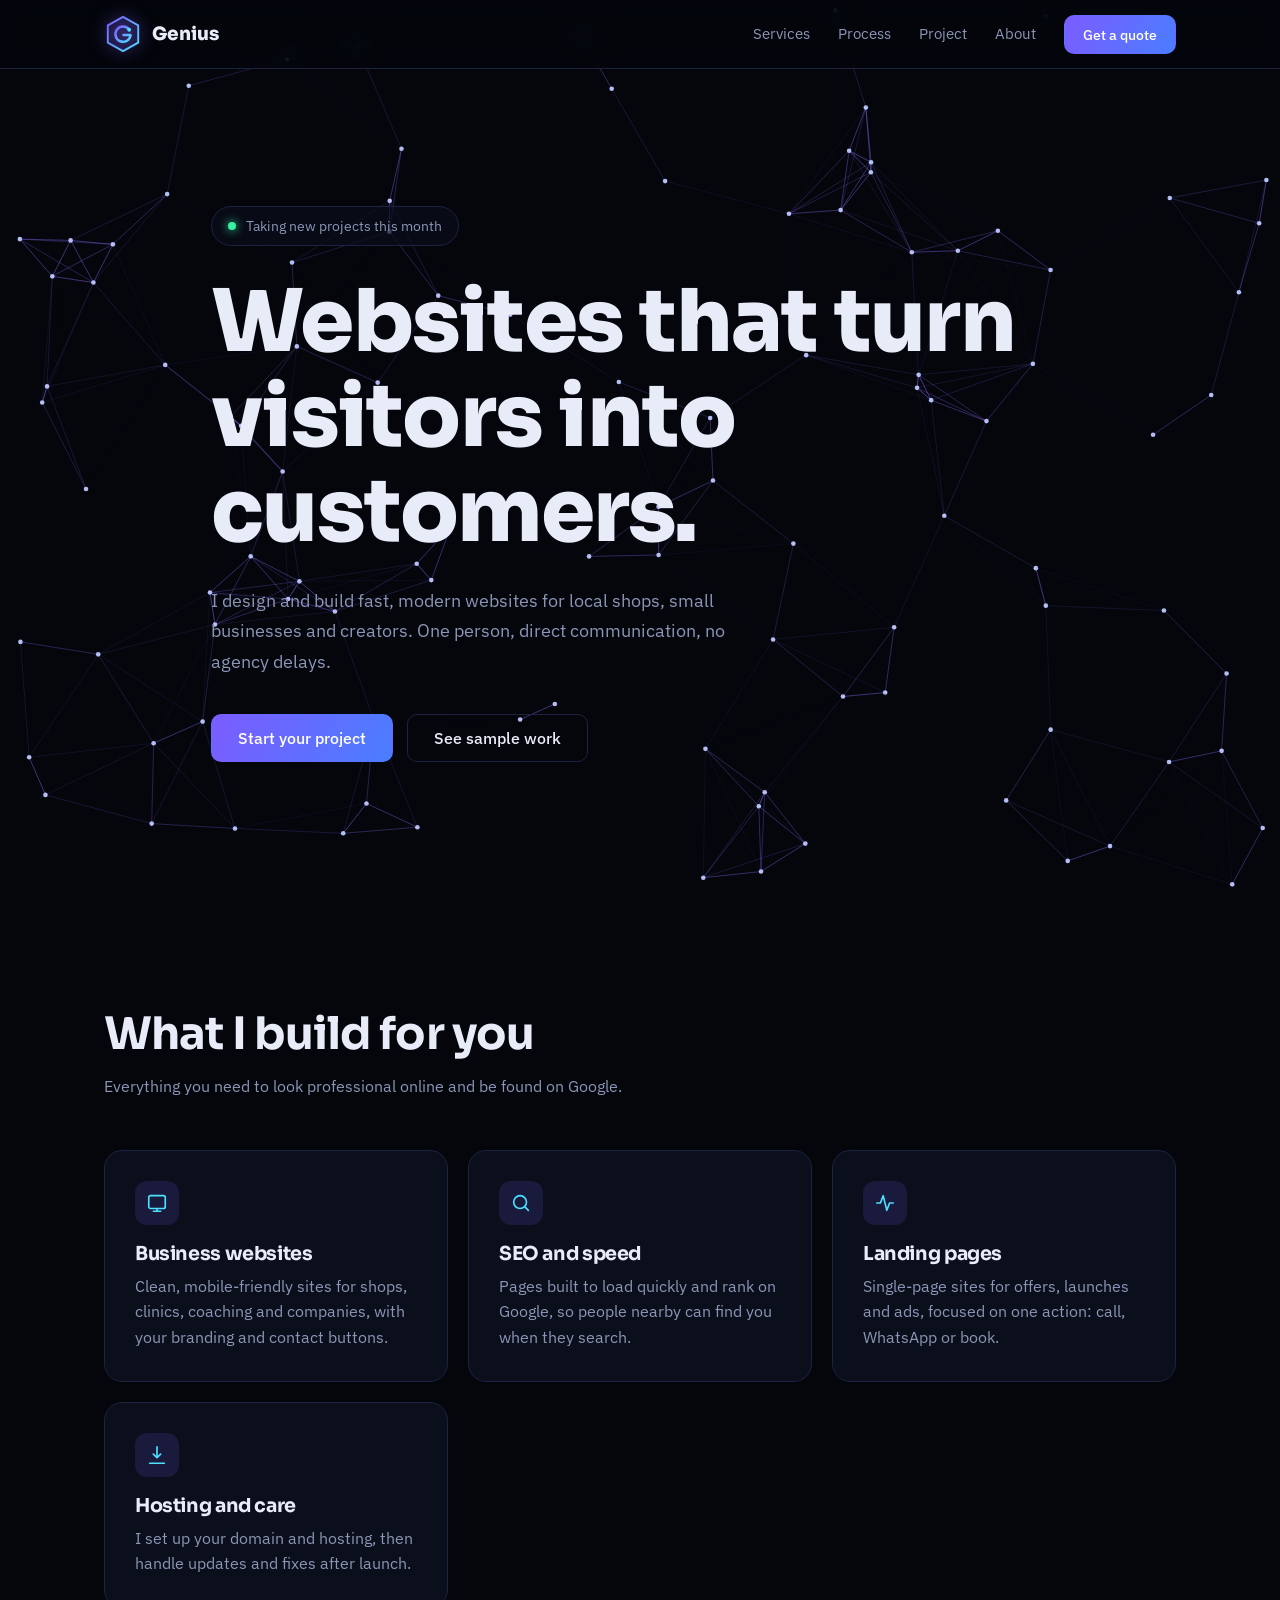
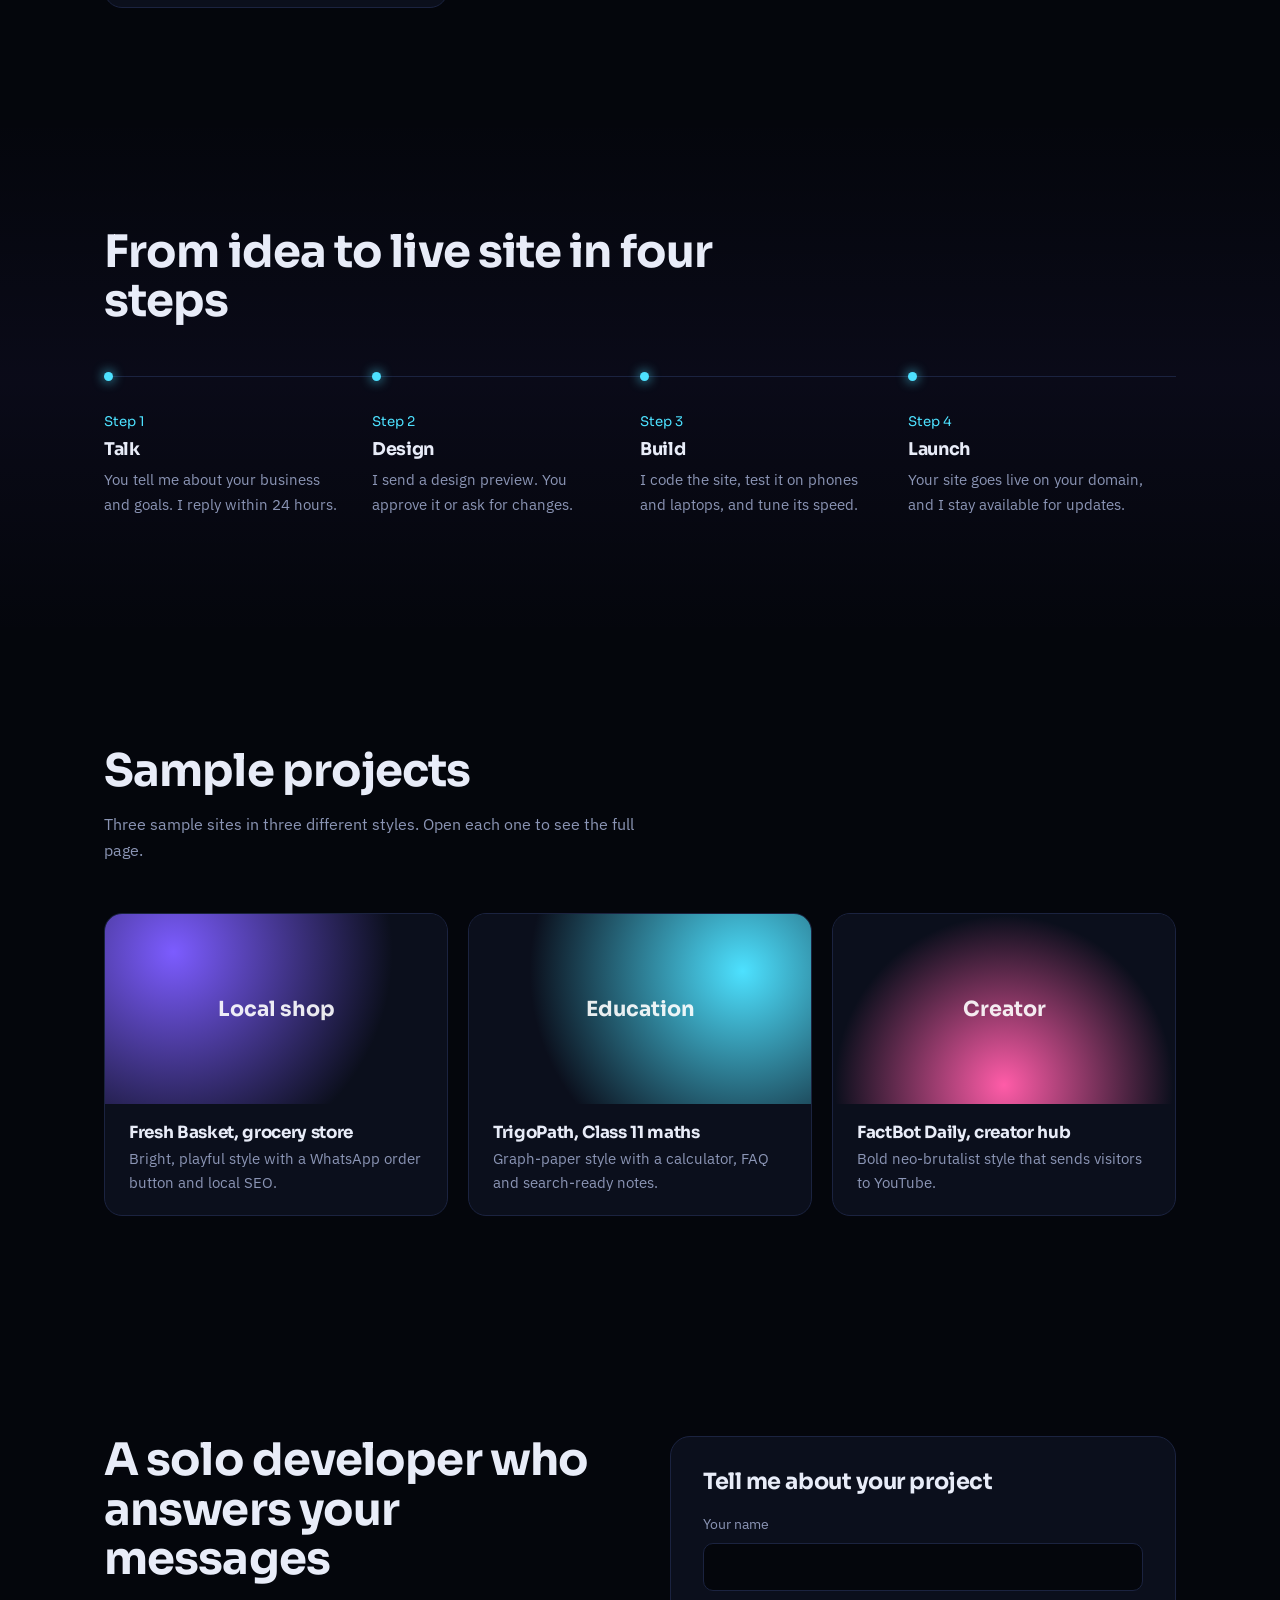
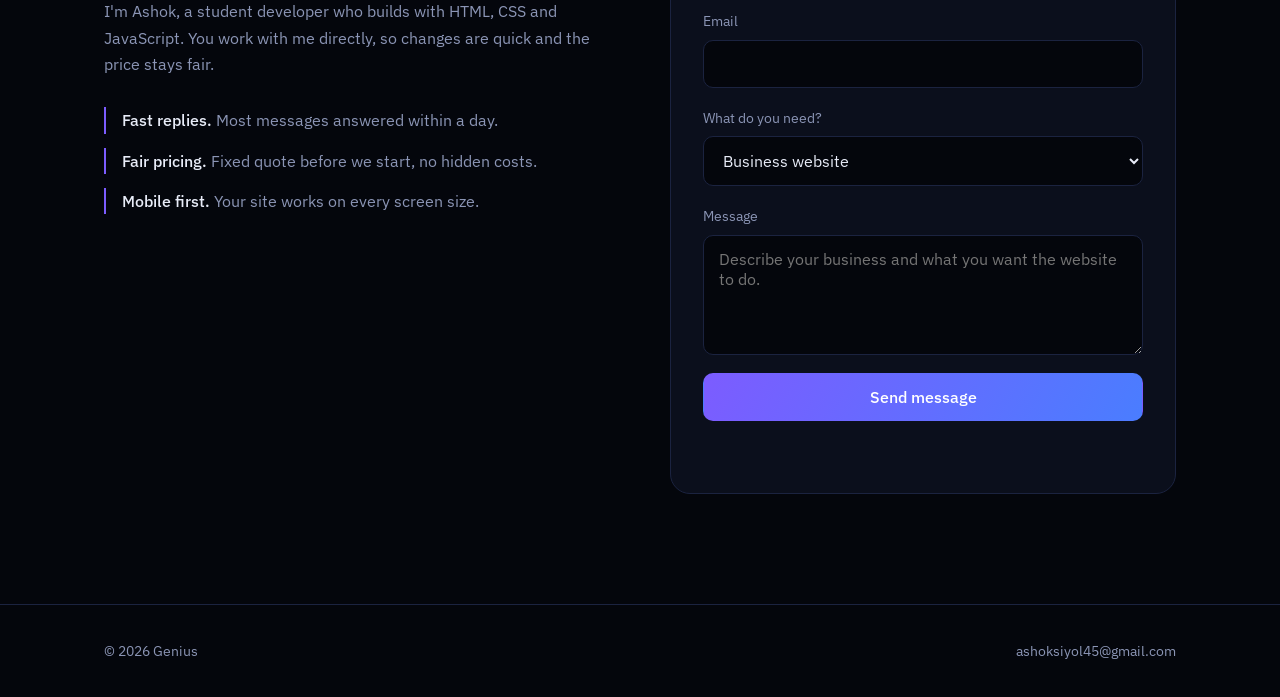
==== index.html @ bcae1551 "Add Genius website." ====
<!DOCTYPE html>
<html lang="en">
<head>
<meta charset="UTF-8">
<meta name="viewport" content="width=device-width, initial-scale=1">
<title>Genius | Websites that bring you customers</title>
<meta name="description" content="Genius builds fast, modern websites for local shops, businesses and creators. Get a free quote.">
<link rel="canonical" href="https://ashoksiyol.github.io/">
<meta property="og:type" content="website">
<meta property="og:title" content="Genius | Websites that bring you customers">
<meta property="og:description" content="Fast, modern websites for local shops, businesses and creators.">
<meta name="twitter:card" content="summary">
<script type="application/ld+json">{"@context":"https://schema.org","@type":"ProfessionalService","name":"Genius","description":"Web design and development for local shops, businesses and creators.","email":"ashoksiyol45@gmail.com","url":"https://www.yourdomain.com/","areaServed":"IN","serviceType":["Web design","Web development","SEO"]}</script>
<link rel="icon" href="logo.svg" type="image/svg+xml">
<link rel="preconnect" href="https://fonts.googleapis.com">
<link rel="preconnect" href="https://fonts.gstatic.com" crossorigin>
<link href="https://fonts.googleapis.com/css2?family=IBM+Plex+Sans:wght@400;500&family=Sora:wght@500;700;800&display=swap" rel="stylesheet">
<link rel="stylesheet" href="style.css">
<link rel="shortcut icon" href="" type="logo.svg">
</head>
<body>

<nav>
  <div class="wrap">
    <a class="logo" href="#top" aria-label="Genius home">
      <svg viewBox="0 0 40 40" width="38" height="38" aria-hidden="true">
        <defs><linearGradient id="lg" x1="0" y1="0" x2="1" y2="1"><stop offset="0" stop-color="#7c5cff"/><stop offset="1" stop-color="#4de1ff"/></linearGradient></defs>
        <polygon points="20,2 36,11 36,29 20,38 4,29 4,11" fill="rgba(124,92,255,.12)" stroke="url(#lg)" stroke-width="2" stroke-linejoin="round"/>
        <path d="M26.5 15.5A8 8 0 1 0 28 21H20.5" fill="none" stroke="url(#lg)" stroke-width="2.6" stroke-linecap="round" stroke-linejoin="round"/>
        <circle cx="26.5" cy="15.5" r="2" fill="#4de1ff"/>
      </svg>
      Genius</a>
    <div class="links">
      <a href="#services">Services</a>
      <a href="#process">Process</a>
      <a href="#work">Project</a>
      <a href="#about">About</a>
      <a class="btn main nav-cta" href="#contact">Get a quote</a>
    </div>
  </div>
</nav>

<header class="hero" id="top">
  <canvas id="net" aria-hidden="true"></canvas>
  <div class="wrap">
    <div class="status"><b></b>Taking new projects this month</div>
    <h1>Websites that turn visitors into customers.</h1>
    <p>I design and build fast, modern websites for local shops, small businesses and creators. One person, direct communication, no agency delays.</p>
    <div class="row">
      <a class="btn main" href="#contact">Start your project</a>
      <a class="btn ghost" href="#work">See sample work</a>
    </div>
  </div>
</header>

<section id="services">
  <div class="wrap">
    <h2>What I build for you</h2>
    <p class="lead">Everything you need to look professional online and be found on Google.</p>
    <div class="grid">
      <div class="card">
        <div class="ico"><svg viewBox="0 0 24 24"><rect x="3" y="4" width="18" height="14" rx="2"/><path d="M8 21h8M12 18v3"/></svg></div>
        <h3>Business websites</h3>
        <p>Clean, mobile-friendly sites for shops, clinics, coaching and companies, with your branding and contact buttons.</p>
      </div>
      <div class="card">
        <div class="ico"><svg viewBox="0 0 24 24"><circle cx="11" cy="11" r="7"/><path d="m20 20-4-4"/></svg></div>
        <h3>SEO and speed</h3>
        <p>Pages built to load quickly and rank on Google, so people nearby can find you when they search.</p>
      </div>
      <div class="card">
        <div class="ico"><svg viewBox="0 0 24 24"><path d="M3 12h4l3-8 4 16 3-8h4"/></svg></div>
        <h3>Landing pages</h3>
        <p>Single-page sites for offers, launches and ads, focused on one action: call, WhatsApp or book.</p>
      </div>
      <div class="card">
        <div class="ico"><svg viewBox="0 0 24 24"><path d="M12 3v12m0 0-4-4m4 4 4-4M4 21h16"/></svg></div>
        <h3>Hosting and care</h3>
        <p>I set up your domain and hosting, then handle updates and fixes after launch.</p>
      </div>
    </div>
  </div>
</section>

<section id="process" style="background:linear-gradient(180deg,transparent,rgba(124,92,255,.05),transparent)">
  <div class="wrap">
    <h2>From idea to live site in four steps</h2>
    <div class="steps">
      <div class="step"><small>Step 1</small><h3>Talk</h3><p>You tell me about your business and goals. I reply within 24 hours.</p></div>
      <div class="step"><small>Step 2</small><h3>Design</h3><p>I send a design preview. You approve it or ask for changes.</p></div>
      <div class="step"><small>Step 3</small><h3>Build</h3><p>I code the site, test it on phones and laptops, and tune its speed.</p></div>
      <div class="step"><small>Step 4</small><h3>Launch</h3><p>Your site goes live on your domain, and I stay available for updates.</p></div>
    </div>
  </div>
</section>

<section id="work">
  <div class="wrap">
    <h2>Sample projects</h2>
    <p class="lead">Three sample sites in three different styles. Open each one to see the full page.</p>
    <div class="work">
      <a class="shot" href="projects/fresh-basket.html" title="Fresh Basket: local grocery shop website"><div class="thumb t1">Local shop</div><div class="info"><h3>Fresh Basket, grocery store</h3><p>Bright, playful style with a WhatsApp order button and local SEO.</p></div></a>
      <a class="shot" href="projects/trigonometry-class-11.html" title="TrigoPath: Class 11 trigonometry website"><div class="thumb t2">Education</div><div class="info"><h3>TrigoPath, Class 11 maths</h3><p>Graph-paper style with a calculator, FAQ and search-ready notes.</p></div></a>
      <a class="shot" href="projects/creator-hub.html" title="FactBot Daily: YouTube creator website"><div class="thumb t3">Creator</div><div class="info"><h3>FactBot Daily, creator hub</h3><p>Bold neo-brutalist style that sends visitors to YouTube.</p></div></a>
    </div>
  </div>
</section>

<section id="about">
  <div class="wrap split">
    <div>
      <h2>A solo developer who answers your messages</h2>
      <p class="lead">I'm Ashok, a student developer who builds with HTML, CSS and JavaScript. You work with me directly, so changes are quick and the price stays fair.</p>
      <div class="facts">
        <div><b>Fast replies.</b> Most messages answered within a day.</div>
        <div><b>Fair pricing.</b> Fixed quote before we start, no hidden costs.</div>
        <div><b>Mobile first.</b> Your site works on every screen size.</div>
      </div>
    </div>

    <form id="contact" action="https://formsubmit.co/ashoksiyol45@gmail.com" method="POST">
      <h3 style="font-size:1.4rem">Tell me about your project</h3>
      <input class="hp" type="text" name="_honey" tabindex="-1" autocomplete="off">
      <input type="hidden" name="_subject" value="New website enquiry from Genius">
      <input type="hidden" name="_template" value="table">
      <label>Your name<input type="text" name="name" required autocomplete="name"></label>
      <label>Email<input type="email" name="email" required autocomplete="email"></label>
      <label>What do you need?
        <select name="service">
          <option>Business website</option>
          <option>Landing page</option>
          <option>SEO and speed fix</option>
          <option>Something else</option>
        </select>
      </label>
      <label>Message<textarea name="message" required placeholder="Describe your business and what you want the website to do."></textarea></label>
      <button class="btn main" type="submit">Send message</button>
      <div id="msg" role="status" aria-live="polite"></div>
    </form>
  </div>
</section>

<footer>
  <div class="wrap">
    <span>&copy; <span id="yr"></span> Genius</span>
    <a href="mailto:ashoksiyol45@gmail.com">ashoksiyol45@gmail.com</a>
  </div>
</footer>
<script src="script.js"></script>
</body>
</html>
---- style.css ----
:root {
    --void: #04060c;
    /* page background */
    --panel: #0b0f1c;
    /* raised surfaces */
    --line: #1b2340;
    /* borders */
    --text: #e8ecf8;
    --muted: #8b95b5;
    --violet: #7c5cff;
    --ice: #4de1ff;
    --display: 'Sora', system-ui, sans-serif;
    --body: 'IBM Plex Sans', system-ui, sans-serif;
}

* {
    box-sizing: border-box;
    margin: 0;
    padding: 0
}

html {
    scroll-behavior: smooth
}

body {
    background: var(--void);
    color: var(--text);
    font-family: var(--body);
    line-height: 1.65;
    -webkit-font-smoothing: antialiased
}

a {
    color: inherit;
    text-decoration: none
}

:focus-visible {
    outline: 2px solid var(--ice);
    outline-offset: 3px;
    border-radius: 6px
}

.wrap {
    max-width: 1120px;
    margin: 0 auto;
    padding: 0 24px
}

h1,
h2,
h3 {
    font-family: var(--display);
    line-height: 1.1;
    letter-spacing: -.02em
}

h2 {
    font-size: clamp(1.9rem, 4vw, 2.8rem);
    margin-bottom: 14px;
    max-width: 18ch
}

section {
    padding: 110px 0
}

.lead {
    color: var(--muted);
    max-width: 56ch
}

/* nav */
nav {
    position: fixed;
    inset: 0 0 auto 0;
    z-index: 20;
    background: rgba(4, 6, 12, .72);
    backdrop-filter: blur(14px);
    border-bottom: 1px solid var(--line)
}

nav .wrap {
    display: flex;
    align-items: center;
    justify-content: space-between;
    height: 68px
}

.logo {
    font-family: var(--display);
    font-weight: 800;
    font-size: 1.15rem;
    display: flex;
    align-items: center;
    gap: 10px
}

.logo svg {
    filter: drop-shadow(0 0 8px rgba(124, 92, 255, .7));
    transition: transform .4s
}

.logo:hover svg {
    transform: rotate(60deg)
}

.links {
    display: flex;
    gap: 28px;
    align-items: center;
    font-size: .95rem;
    color: var(--muted)
}

.links a:hover {
    color: var(--text)
}

.btn {
    display: inline-block;
    padding: 13px 26px;
    border-radius: 10px;
    font-weight: 500;
    border: 1px solid transparent;
    cursor: pointer;
    font: 500 1rem var(--body);
    transition: transform .2s, box-shadow .2s
}

.btn.main {
    background: linear-gradient(120deg, var(--violet), #4a7dff);
    color: #fff;
    box-shadow: 0 0 0 rgba(124, 92, 255, 0)
}

.btn.main:hover {
    transform: translateY(-2px);
    box-shadow: 0 8px 34px rgba(124, 92, 255, .5)
}

.btn.ghost {
    border-color: var(--line);
    color: var(--text);
    background: transparent
}

.btn.ghost:hover {
    border-color: var(--ice)
}

.nav-cta {
    padding: 9px 18px;
    font-size: .9rem
}

/* hero */
.hero {
    position: relative;
    min-height: 100vh;
    display: flex;
    align-items: center;
    overflow: hidden;
    padding-top: 68px
}

#net {
    position: absolute;
    inset: 0;
    width: 100%;
    height: 100%
}

.hero .wrap {
    position: relative;
    z-index: 2
}

.hero h1 {
    font-size: clamp(2.6rem, 7vw, 5.4rem);
    max-width: 13ch;
    font-weight: 800
}

.hero h1 span {
    background: linear-gradient(100deg, var(--violet), var(--ice));
    -webkit-background-clip: text;
    background-clip: text;
    color: transparent
}

.hero p {
    margin: 26px 0 38px;
    font-size: 1.15rem;
    color: var(--muted);
    max-width: 50ch
}

.hero .row {
    display: flex;
    gap: 14px;
    flex-wrap: wrap
}

.status {
    display: inline-flex;
    align-items: center;
    gap: 10px;
    font-size: .9rem;
    color: var(--muted);
    border: 1px solid var(--line);
    padding: 7px 16px;
    border-radius: 99px;
    margin-bottom: 28px;
    background: rgba(11, 15, 28, .7)
}

.status b {
    width: 8px;
    height: 8px;
    border-radius: 50%;
    background: #37f2a0;
    box-shadow: 0 0 10px #37f2a0;
    animation: pulse 2s infinite
}

@keyframes pulse {
    50% {
        opacity: .3
    }
}

/* services */
.grid {
    display: grid;
    grid-template-columns: repeat(auto-fit, minmax(260px, 1fr));
    gap: 20px;
    margin-top: 50px
}

.card {
    background: var(--panel);
    border: 1px solid var(--line);
    border-radius: 18px;
    padding: 30px;
    transition: border-color .25s
}

.card:hover {
    border-color: var(--violet)
}

.card h3 {
    font-size: 1.2rem;
    margin: 18px 0 10px
}

.card p {
    color: var(--muted);
    font-size: .97rem
}

.ico {
    width: 44px;
    height: 44px;
    border-radius: 12px;
    display: grid;
    place-items: center;
    background: rgba(124, 92, 255, .14);
    color: var(--ice)
}

.ico svg {
    width: 22px;
    height: 22px;
    stroke: currentColor;
    fill: none;
    stroke-width: 1.8;
    stroke-linecap: round;
    stroke-linejoin: round
}

/* process */
.steps {
    display: grid;
    grid-template-columns: repeat(auto-fit, minmax(220px, 1fr));
    gap: 0;
    margin-top: 50px;
    border-top: 1px solid var(--line)
}

.step {
    padding: 30px 26px 10px 0;
    position: relative
}

.step::before {
    content: "";
    position: absolute;
    top: -5px;
    left: 0;
    width: 9px;
    height: 9px;
    border-radius: 50%;
    background: var(--ice);
    box-shadow: 0 0 12px var(--ice)
}

.step small {
    color: var(--ice);
    font-family: var(--display)
}

.step h3 {
    font-size: 1.1rem;
    margin: 6px 0 8px
}

.step p {
    color: var(--muted);
    font-size: .95rem
}

/* work */
.work {
    display: grid;
    grid-template-columns: repeat(auto-fit, minmax(300px, 1fr));
    gap: 20px;
    margin-top: 50px
}

.shot {
    border: 1px solid var(--line);
    border-radius: 18px;
    overflow: hidden;
    background: var(--panel)
}

.shot .thumb {
    height: 190px;
    display: grid;
    place-items: center;
    font-family: var(--display);
    font-weight: 700;
    color: rgba(255, 255, 255, .9);
    font-size: 1.3rem
}

.t1 {
    background: radial-gradient(circle at 20% 20%, #7c5cff, #0b0f1c 70%)
}

.t2 {
    background: radial-gradient(circle at 80% 30%, #4de1ff, #0b0f1c 70%)
}

.t3 {
    background: radial-gradient(circle at 50% 90%, #ff5ca8, #0b0f1c 70%)
}

.shot div.info {
    padding: 20px 24px
}

.shot h3 {
    font-size: 1.05rem
}

.shot p {
    color: var(--muted);
    font-size: .92rem;
    margin-top: 4px
}

/* about + contact */
.split {
    display: grid;
    grid-template-columns: 1fr 1fr;
    gap: 60px;
    align-items: start
}

.facts {
    display: grid;
    gap: 14px;
    margin-top: 30px
}

.facts div {
    border-left: 2px solid var(--violet);
    padding-left: 16px;
    color: var(--muted)
}

.facts b {
    color: var(--text);
    font-weight: 500
}

form {
    background: var(--panel);
    border: 1px solid var(--line);
    border-radius: 20px;
    padding: 32px;
    display: grid;
    gap: 18px
}

label {
    font-size: .9rem;
    color: var(--muted);
    display: grid;
    gap: 7px
}

input,
select,
textarea {
    width: 100%;
    background: var(--void);
    border: 1px solid var(--line);
    border-radius: 10px;
    padding: 13px 15px;
    color: var(--text);
    font: 400 1rem var(--body)
}

input:focus,
select:focus,
textarea:focus {
    outline: none;
    border-color: var(--ice);
    box-shadow: 0 0 0 3px rgba(77, 225, 255, .15)
}

textarea {
    min-height: 120px;
    resize: vertical
}

.hp {
    position: absolute;
    left: -9999px
}

#msg {
    min-height: 22px;
    font-size: .95rem
}

.ok {
    color: #37f2a0
}

.bad {
    color: #ff7a90
}

footer {
    border-top: 1px solid var(--line);
    padding: 34px 0;
    color: var(--muted);
    font-size: .9rem
}

footer .wrap {
    display: flex;
    justify-content: space-between;
    flex-wrap: wrap;
    gap: 12px
}

/* single hero entrance, other reveals are none */
.hero .wrap>* {
    animation: rise .9s cubic-bezier(.2, .7, .2, 1) both
}

.hero .wrap>*:nth-child(2) {
    animation-delay: .1s
}

.hero .wrap>*:nth-child(3) {
    animation-delay: .2s
}

.hero .wrap>*:nth-child(4) {
    animation-delay: .3s
}

@keyframes rise {
    from {
        opacity: 0;
        transform: translateY(24px)
    }
}

@media(prefers-reduced-motion:reduce) {
    * {
        animation: none !important;
        scroll-behavior: auto !important
    }
}

@media(max-width:820px) {
    .links a:not(.nav-cta) {
        display: none
    }

    .split {
        grid-template-columns: 1fr;
        gap: 40px
    }

    section {
        padding: 80px 0
    }
}
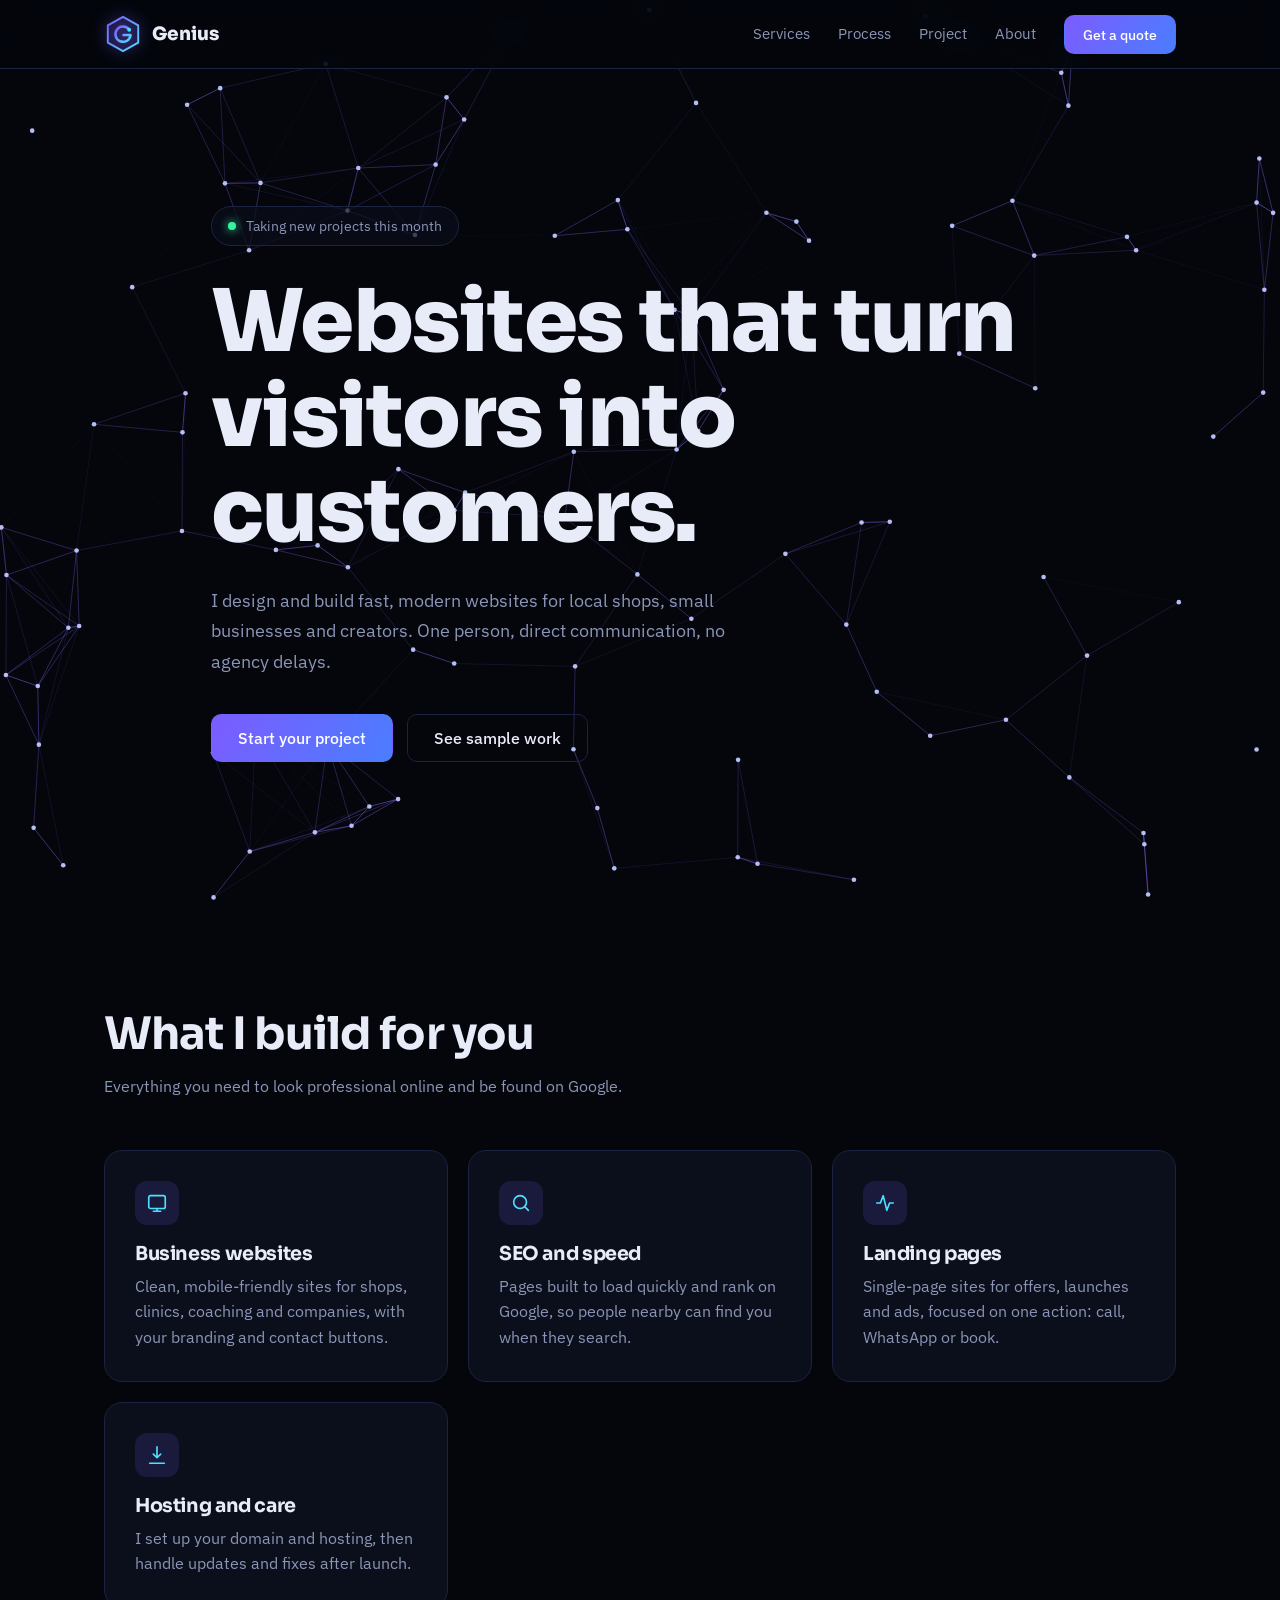
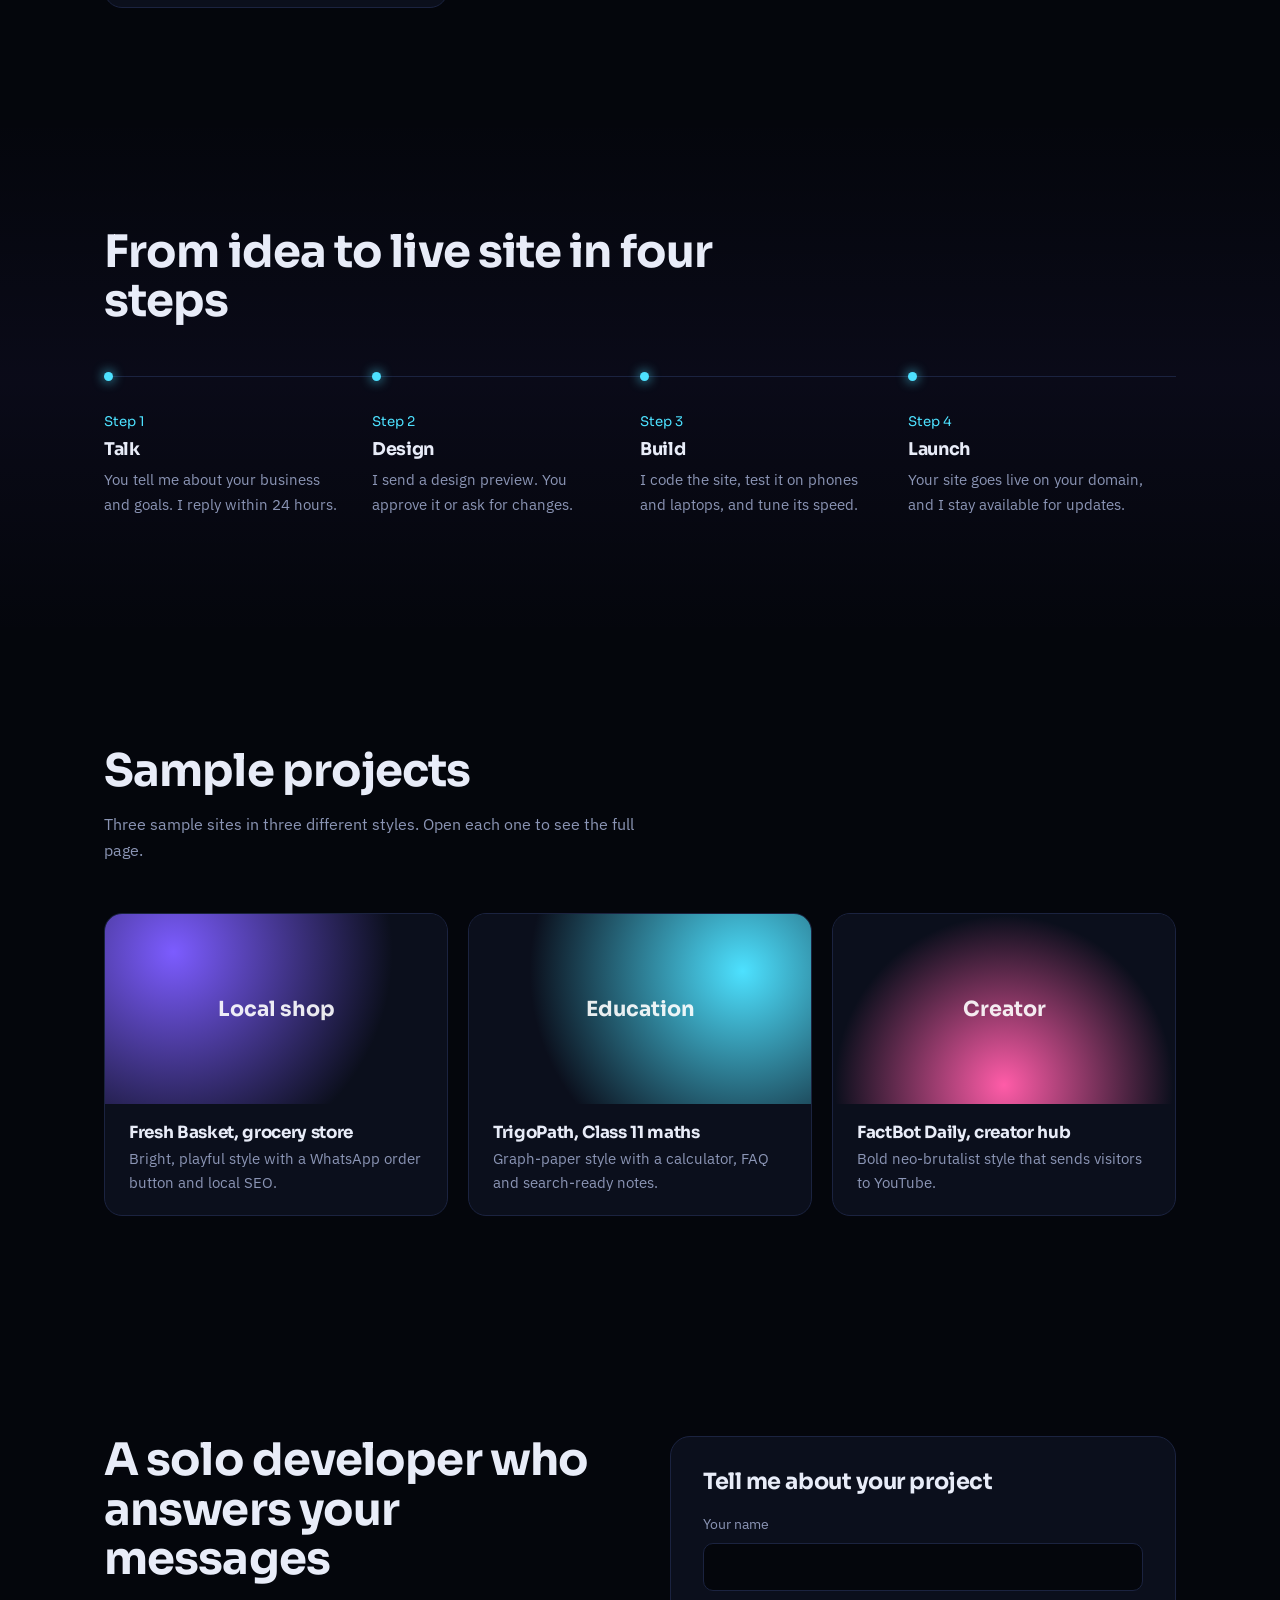
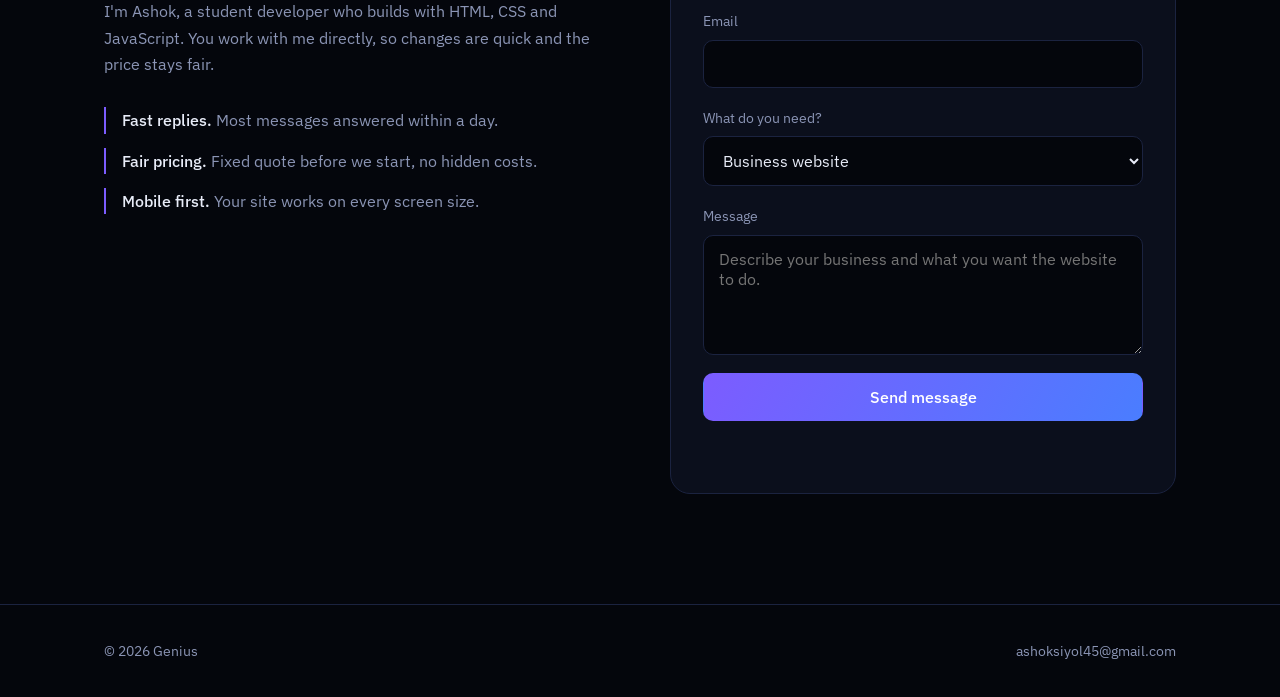
==== commit 3ed08416: "Update index.html" ====
--- a/index.html
+++ b/index.html
@@ -10,7 +10,7 @@
 <meta property="og:title" content="Genius | Websites that bring you customers">
 <meta property="og:description" content="Fast, modern websites for local shops, businesses and creators.">
 <meta name="twitter:card" content="summary">
-<script type="application/ld+json">{"@context":"https://schema.org","@type":"ProfessionalService","name":"Genius","description":"Web design and development for local shops, businesses and creators.","email":"ashoksiyol45@gmail.com","url":"https://www.yourdomain.com/","areaServed":"IN","serviceType":["Web design","Web development","SEO"]}</script>
+<script type="application/ld+json">{"@context":"https://schema.org","@type":"ProfessionalService","name":"Genius","description":"Web design and development for local shops, businesses and creators.","email":"ashoksiyol45@gmail.com","url":"https://ashoksiyol.github.io/","logo":"https://ashoksiyol.github.io/logo.svg","areaServed":"IN","serviceType":["Web design","Web development","SEO"],"sameAs":["https://github.com/ashoksiyol"]}</script>
 <link rel="icon" href="logo.svg" type="image/svg+xml">
 <link rel="preconnect" href="https://fonts.googleapis.com">
 <link rel="preconnect" href="https://fonts.gstatic.com" crossorigin>
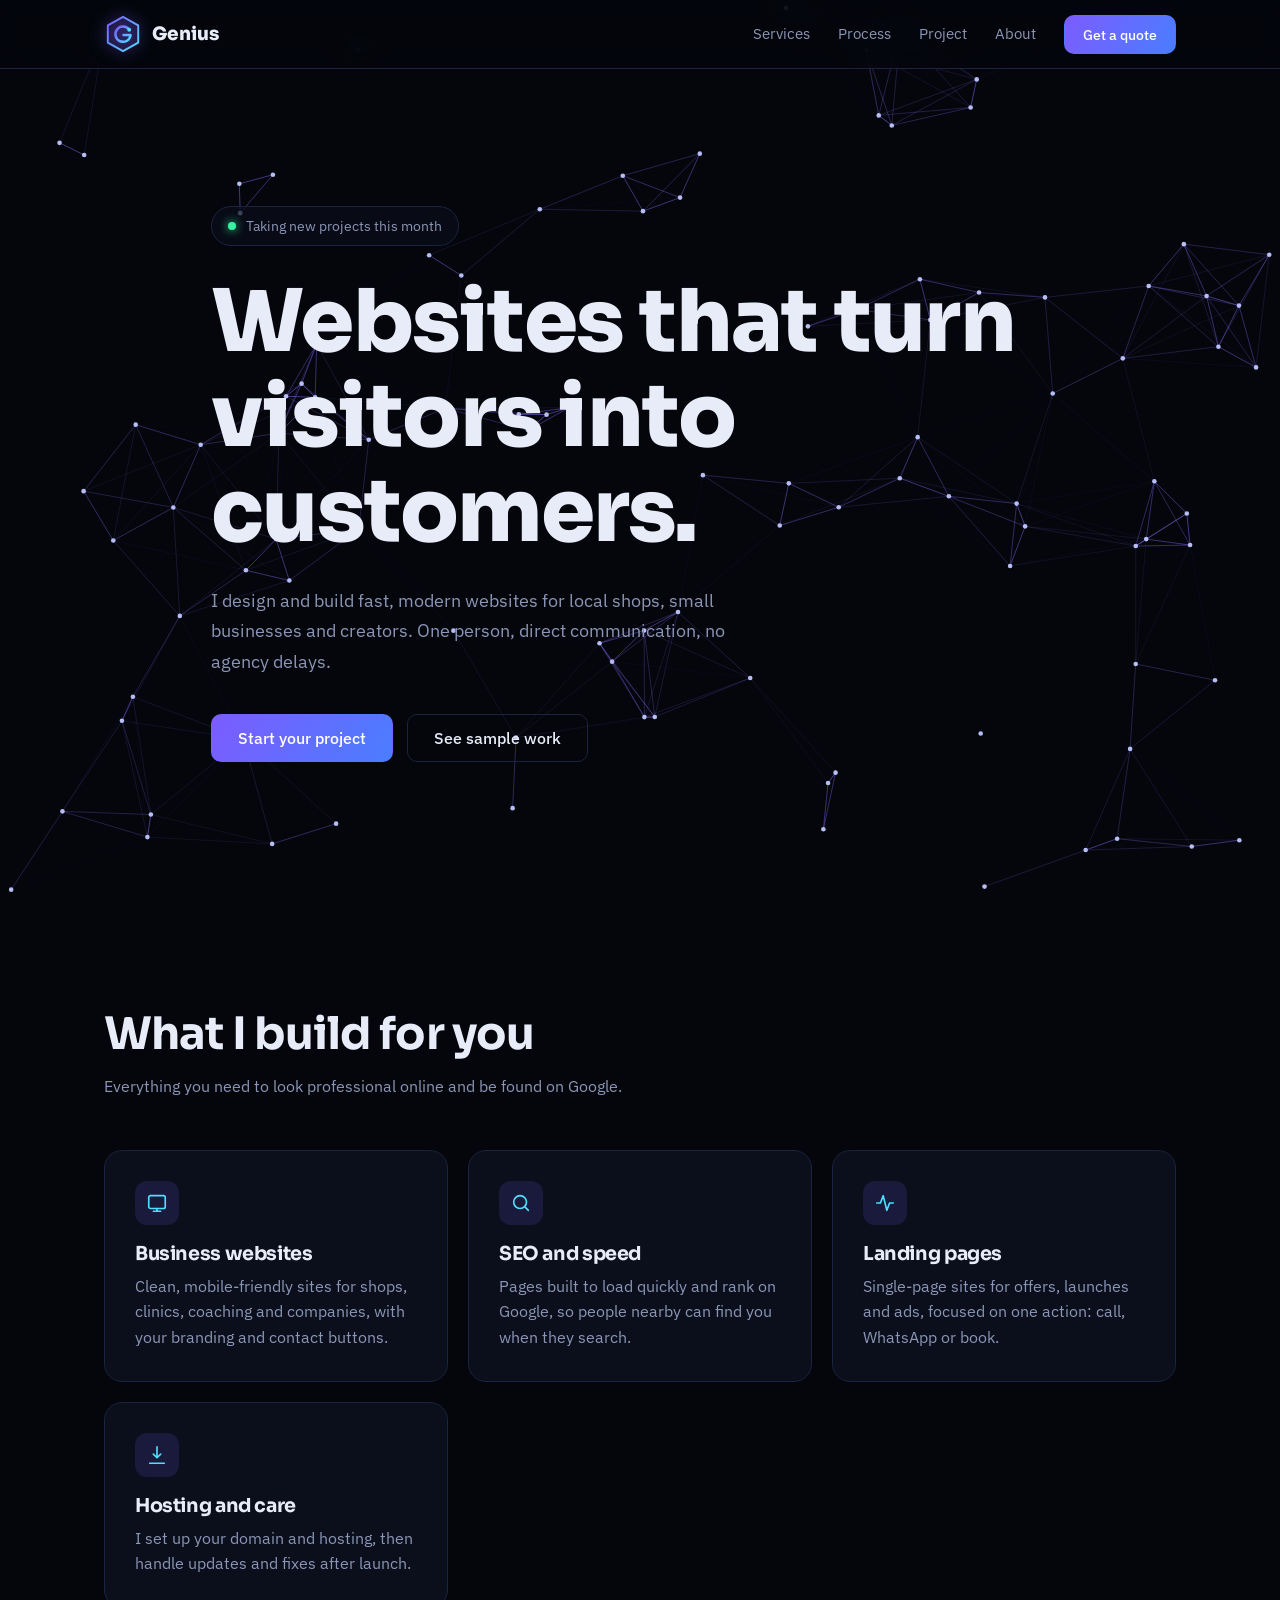
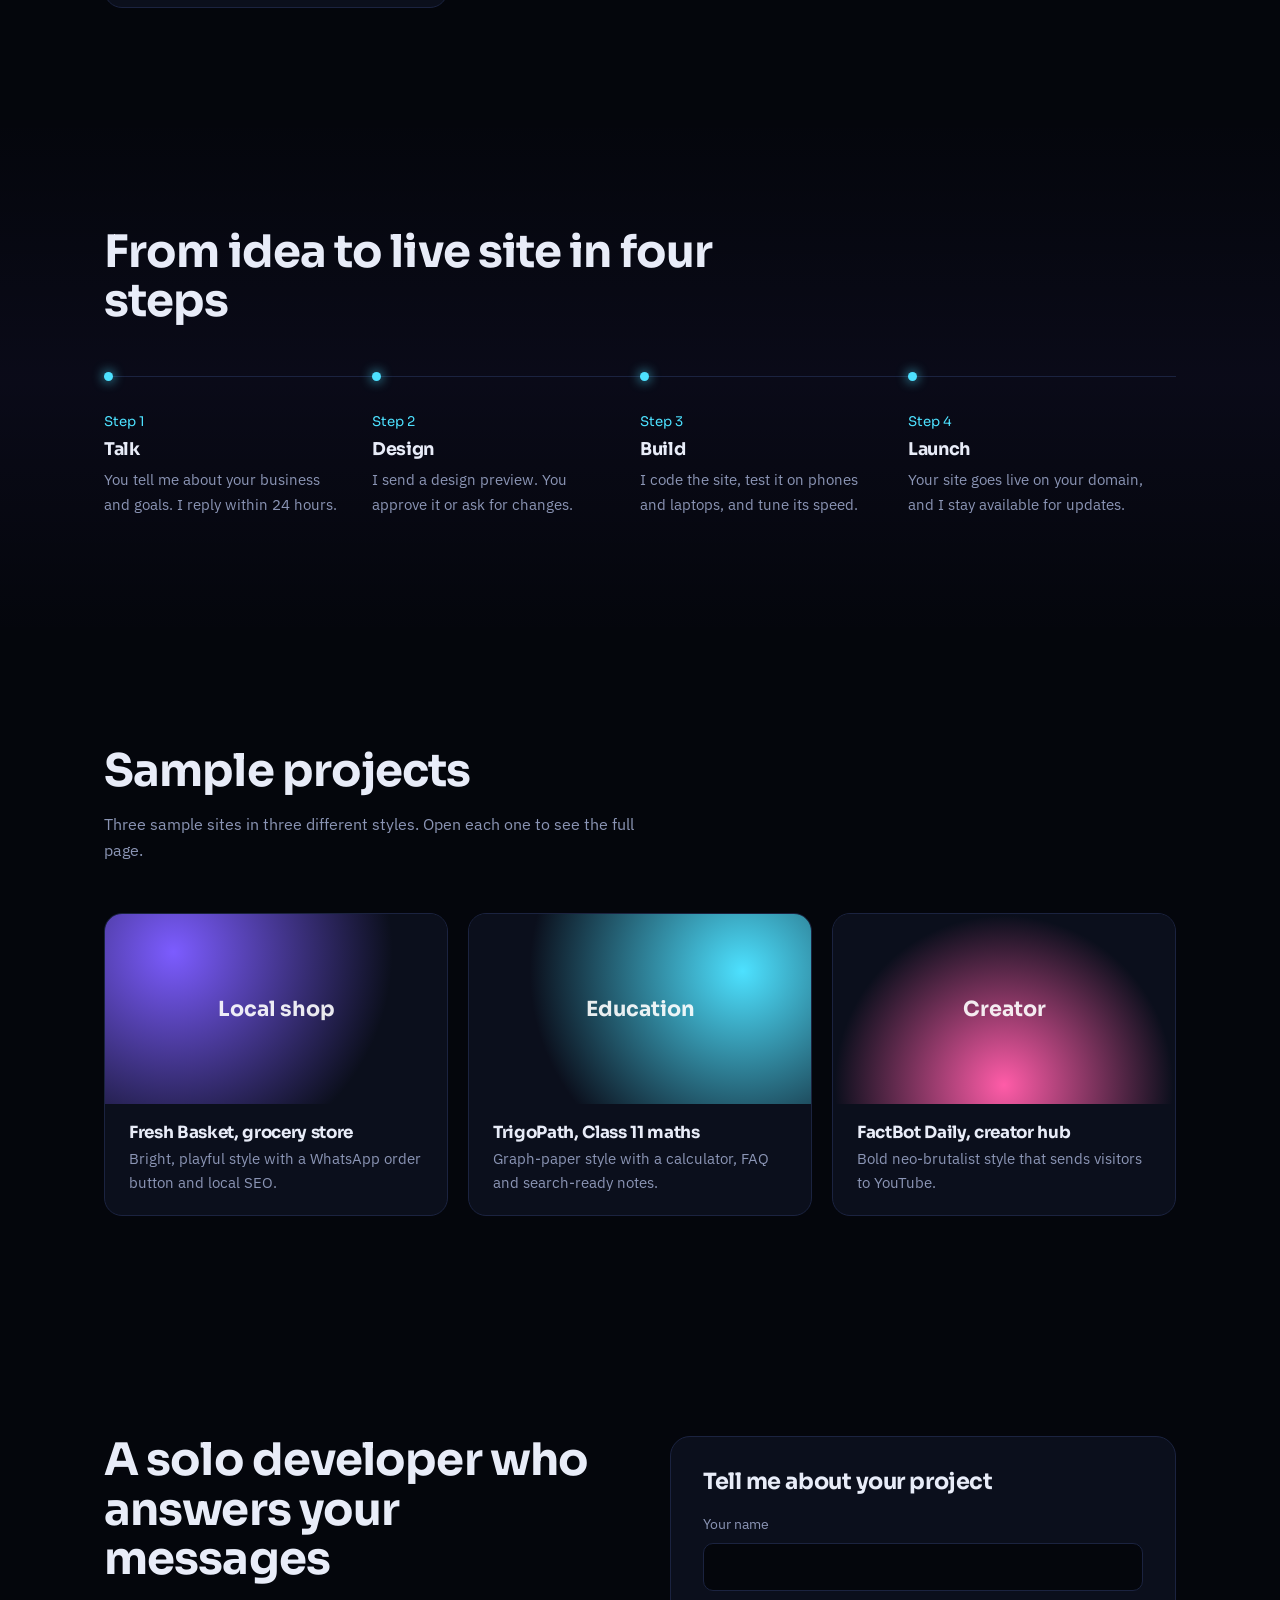
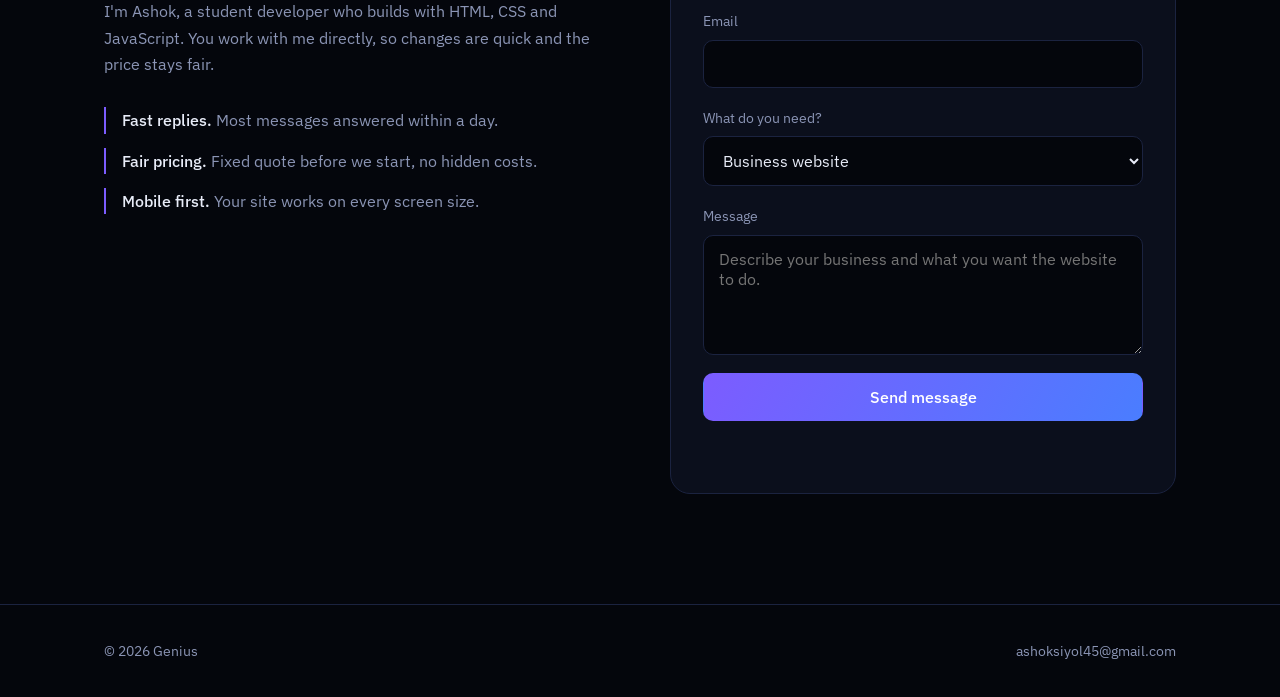
==== commit bbae1c04: "Update index.html" ====
--- a/index.html
+++ b/index.html
@@ -4,6 +4,7 @@
 <meta charset="UTF-8">
 <meta name="viewport" content="width=device-width, initial-scale=1">
 <title>Genius | Websites that bring you customers</title>
+  <meta name="google-site-verification" content="Qfc_wtUSI9k3rtPnsxBTKCikqKFHuj-XXRjFbIJPsKU" />
 <meta name="description" content="Genius builds fast, modern websites for local shops, businesses and creators. Get a free quote.">
 <link rel="canonical" href="https://ashoksiyol.github.io/">
 <meta property="og:type" content="website">
